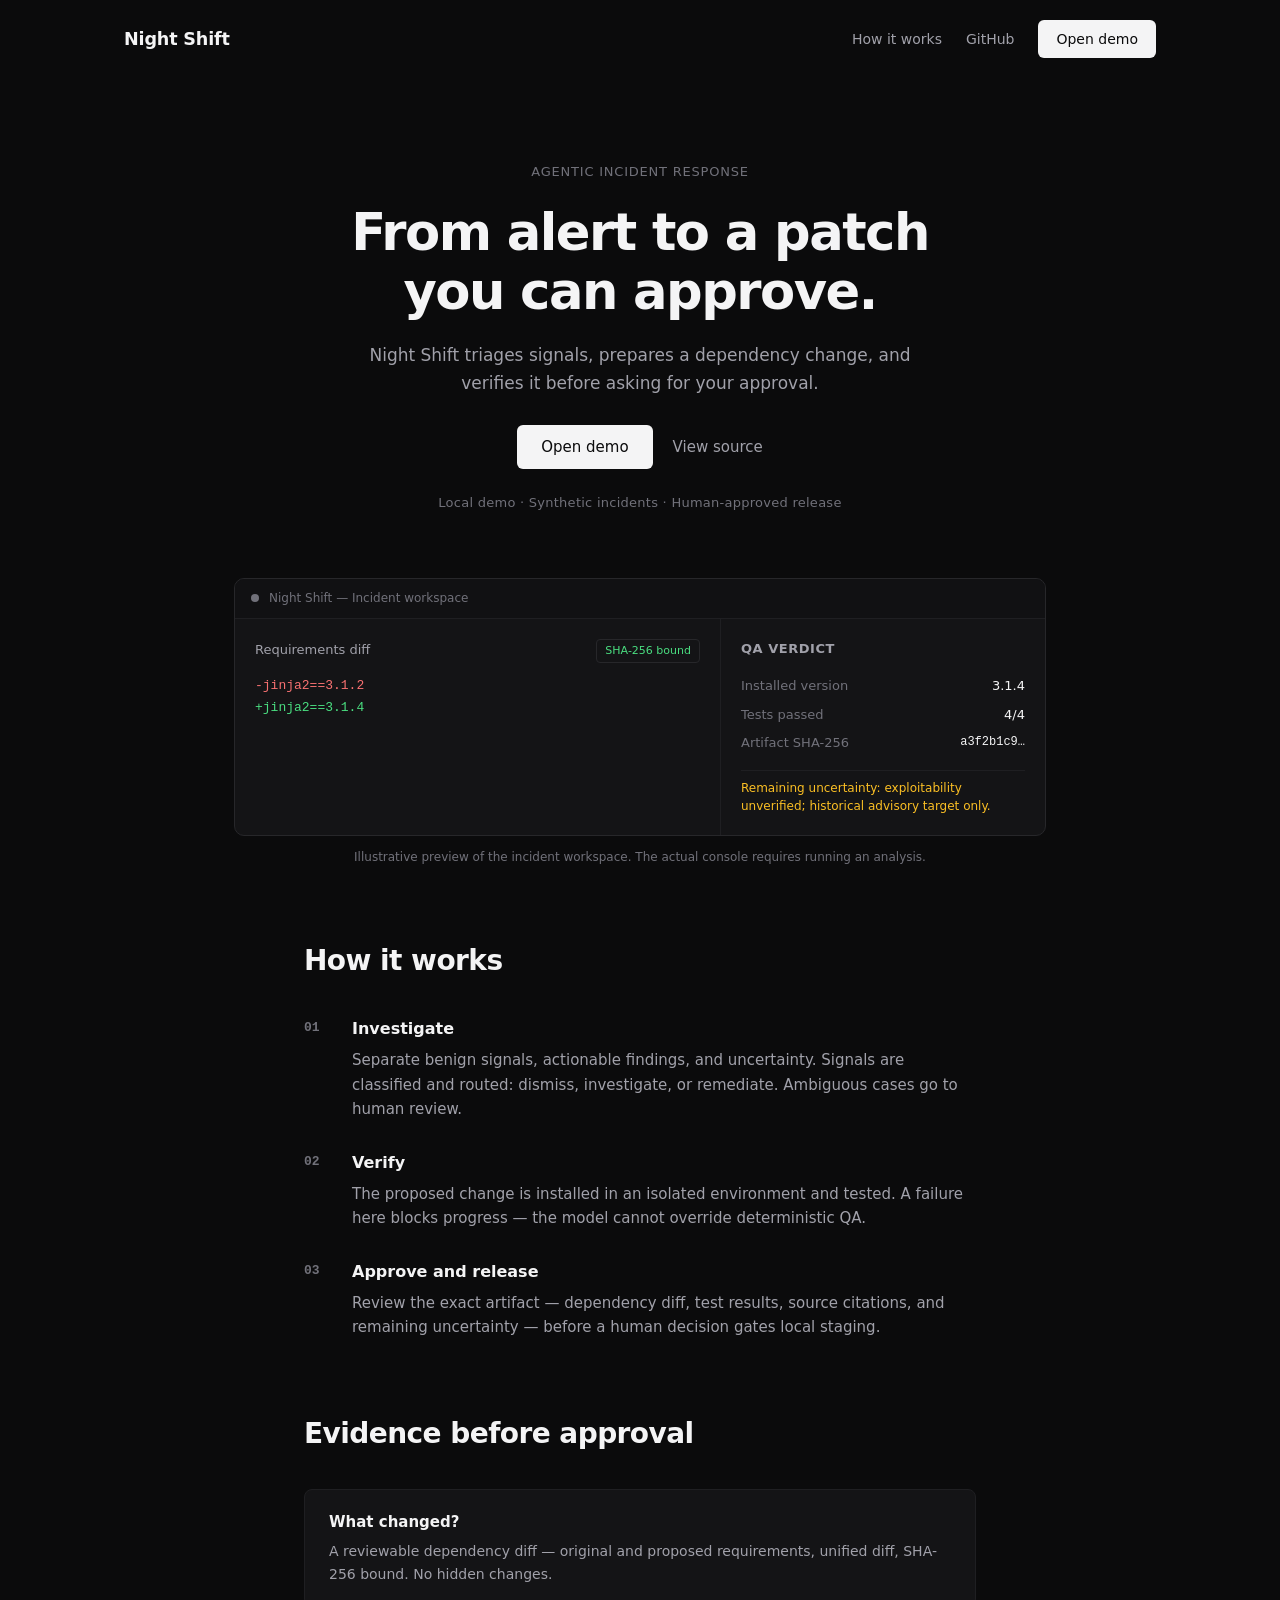
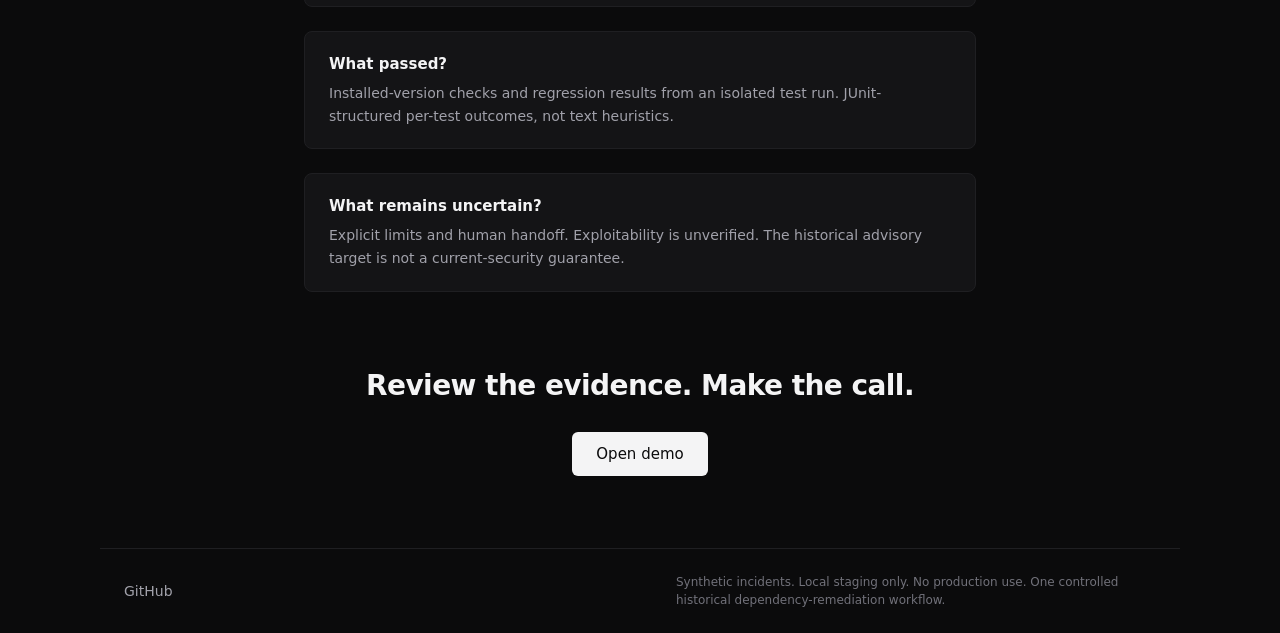
==== templates/landing.html @ 8e862872 "Add product landing page at /, move console to /app (Mel-authored)" ====
<!DOCTYPE html>
<html lang="en">
<head>
<meta charset="utf-8">
<meta name="viewport" content="width=device-width,initial-scale=1">
<title>Night Shift — Agentic incident response</title>
<link rel="stylesheet" href="/static/landing.css">
</head>
<body>

<nav class="nav">
  <a class="brand" href="/">Night Shift</a>
  <div class="nav-links">
    <a href="#how-it-works">How it works</a>
    <a href="https://github.com/sreenidhbonagiri/night-shift" target="_blank" rel="noopener">GitHub</a>
    <a class="btn-primary" href="/app">Open demo</a>
  </div>
</nav>

<main>

<section class="hero">
  <span class="eyebrow">Agentic incident response</span>
  <h1>From alert to a patch<br>you can approve.</h1>
  <p class="hero-copy">Night Shift triages signals, prepares a dependency change, and verifies it before asking for your approval.</p>
  <div class="hero-actions">
    <a class="btn-primary" href="/app">Open demo</a>
    <a class="link-secondary" href="https://github.com/sreenidhbonagiri/night-shift" target="_blank" rel="noopener">View source</a>
  </div>
  <p class="hero-context">Local demo · Synthetic incidents · Human-approved release</p>
</section>

<section class="showcase" id="showcase">
  <div class="app-frame">
    <div class="app-frame-bar">
      <span class="dot"></span>
      <span class="app-frame-title">Night Shift — Incident workspace</span>
    </div>
    <div class="app-frame-body">
      <div class="preview-diff">
        <div class="preview-diff-header">
          <span>Requirements diff</span>
          <span class="preview-badge">SHA-256 bound</span>
        </div>
        <pre class="preview-diff-content"><span class="minus">-jinja2==3.1.2</span>
<span class="plus">+jinja2==3.1.4</span></pre>
      </div>
      <div class="preview-qa">
        <div class="preview-qa-header">QA verdict</div>
        <div class="preview-qa-rows">
          <div class="preview-row"><span class="label">Installed version</span><span class="value">3.1.4</span></div>
          <div class="preview-row"><span class="label">Tests passed</span><span class="value">4/4</span></div>
          <div class="preview-row"><span class="label">Artifact SHA-256</span><span class="value mono">a3f2b1c9…</span></div>
        </div>
        <div class="preview-uncertainty">Remaining uncertainty: exploitability unverified; historical advisory target only.</div>
      </div>
    </div>
  </div>
  <p class="showcase-caption">Illustrative preview of the incident workspace. The actual console requires running an analysis.</p>
</section>

<section class="how-it-works" id="how-it-works">
  <h2>How it works</h2>
  <div class="steps">
    <div class="step">
      <div class="step-num">01</div>
      <div class="step-body">
        <h3>Investigate</h3>
        <p>Separate benign signals, actionable findings, and uncertainty. Signals are classified and routed: dismiss, investigate, or remediate. Ambiguous cases go to human review.</p>
      </div>
    </div>
    <div class="step">
      <div class="step-num">02</div>
      <div class="step-body">
        <h3>Verify</h3>
        <p>The proposed change is installed in an isolated environment and tested. A failure here blocks progress — the model cannot override deterministic QA.</p>
      </div>
    </div>
    <div class="step">
      <div class="step-num">03</div>
      <div class="step-body">
        <h3>Approve and release</h3>
        <p>Review the exact artifact — dependency diff, test results, source citations, and remaining uncertainty — before a human decision gates local staging.</p>
      </div>
    </div>
  </div>
</section>

<section class="evidence">
  <h2>Evidence before approval</h2>
  <div class="questions">
    <div class="question">
      <h3>What changed?</h3>
      <p>A reviewable dependency diff — original and proposed requirements, unified diff, SHA-256 bound. No hidden changes.</p>
    </div>
    <div class="question">
      <h3>What passed?</h3>
      <p>Installed-version checks and regression results from an isolated test run. JUnit-structured per-test outcomes, not text heuristics.</p>
    </div>
    <div class="question">
      <h3>What remains uncertain?</h3>
      <p>Explicit limits and human handoff. Exploitability is unverified. The historical advisory target is not a current-security guarantee.</p>
    </div>
  </div>
</section>

<section class="cta">
  <h2>Review the evidence. Make the call.</h2>
  <a class="btn-primary" href="/app">Open demo</a>
</section>

</main>

<footer class="footer">
  <a href="https://github.com/sreenidhbonagiri/night-shift" target="_blank" rel="noopener">GitHub</a>
  <span class="footer-note">Synthetic incidents. Local staging only. No production use. One controlled historical dependency-remediation workflow.</span>
</footer>

</body>
</html>
---- static/landing.css ----
/* Night Shift landing page — isolated from console styles */
/* Matte black, editorial typography, generous spacing */

:root {
  color-scheme: dark;
  --bg: #0B0B0C;
  --surface: #141416;
  --border: #27272A;
  --border-subtle: #1F1F22;
  --text: #F4F4F5;
  --text-secondary: #A1A1AA;
  --text-muted: #71717A;
  --green: #4ADE80;
  --amber: #FBBF24;
  --red: #F87171;
  --focus: #F4F4F5;
}

*, *::before, *::after { box-sizing: border-box; margin: 0; padding: 0; }

body {
  background: var(--bg);
  color: var(--text);
  font: 16px/1.6 ui-sans-serif, system-ui, -apple-system, BlinkMacSystemFont, "Segoe UI", sans-serif;
  min-height: 100vh;
  -webkit-font-smoothing: antialiased;
}

/* ---- Navigation ---- */
.nav {
  display: flex;
  align-items: center;
  justify-content: space-between;
  padding: 20px 24px;
  max-width: 1080px;
  margin: 0 auto;
}
.brand {
  font-size: 1.1rem;
  font-weight: 600;
  letter-spacing: -0.01em;
  color: var(--text);
  text-decoration: none;
}
.nav-links {
  display: flex;
  align-items: center;
  gap: 24px;
}
.nav-links a {
  color: var(--text-secondary);
  text-decoration: none;
  font-size: 14px;
  transition: color 0.15s;
}
.nav-links a:hover { color: var(--text); }
.nav-links a:focus-visible {
  outline: 2px solid var(--focus);
  outline-offset: 2px;
  border-radius: 4px;
}
.nav-links .btn-primary {
  color: #0B0B0C;
  background: var(--text);
  padding: 8px 18px;
  border-radius: 6px;
  font-weight: 500;
  font-size: 14px;
}
.nav-links .btn-primary:hover { background: #E4E4E7; }

/* ---- Shared ---- */
.btn-primary {
  display: inline-block;
  background: var(--text);
  color: #0B0B0C;
  padding: 10px 24px;
  border-radius: 6px;
  font-weight: 500;
  font-size: 15px;
  text-decoration: none;
  border: none;
  cursor: pointer;
  transition: background 0.15s;
}
.btn-primary:hover { background: #E4E4E7; }
.btn-primary:focus-visible {
  outline: 2px solid var(--focus);
  outline-offset: 3px;
}
.link-secondary {
  color: var(--text-secondary);
  text-decoration: none;
  font-size: 15px;
  transition: color 0.15s;
}
.link-secondary:hover { color: var(--text); }
.link-secondary:focus-visible {
  outline: 2px solid var(--focus);
  outline-offset: 2px;
  border-radius: 4px;
}

/* ---- Hero ---- */
.hero {
  max-width: 720px;
  margin: 0 auto;
  padding: 80px 24px 64px;
  text-align: center;
}
.eyebrow {
  display: inline-block;
  font-size: 13px;
  font-weight: 500;
  letter-spacing: 0.06em;
  text-transform: uppercase;
  color: var(--text-muted);
  margin-bottom: 20px;
}
.hero h1 {
  font-size: clamp(2rem, 5vw, 3.2rem);
  font-weight: 600;
  letter-spacing: -0.03em;
  line-height: 1.15;
  margin-bottom: 20px;
}
.hero-copy {
  font-size: 17px;
  color: var(--text-secondary);
  line-height: 1.65;
  margin-bottom: 28px;
  max-width: 560px;
  margin-left: auto;
  margin-right: auto;
}
.hero-actions {
  display: flex;
  align-items: center;
  justify-content: center;
  gap: 20px;
  margin-bottom: 24px;
}
.hero-context {
  font-size: 13px;
  color: var(--text-muted);
  letter-spacing: 0.02em;
}

/* ---- Showcase ---- */
.showcase {
  max-width: 860px;
  margin: 0 auto;
  padding: 0 24px 72px;
}
.app-frame {
  border: 1px solid var(--border);
  border-radius: 10px;
  overflow: hidden;
  background: var(--surface);
}
.app-frame-bar {
  display: flex;
  align-items: center;
  gap: 10px;
  padding: 10px 16px;
  border-bottom: 1px solid var(--border-subtle);
  background: #111113;
}
.app-frame-bar .dot {
  width: 8px; height: 8px;
  border-radius: 50%;
  background: var(--text-muted);
}
.app-frame-title {
  font-size: 12px;
  color: var(--text-muted);
}
.app-frame-body {
  display: grid;
  grid-template-columns: 3fr 2fr;
  gap: 0;
}
@media (max-width: 640px) {
  .app-frame-body { grid-template-columns: 1fr; }
}
.preview-diff {
  padding: 20px;
  border-right: 1px solid var(--border-subtle);
}
@media (max-width: 640px) {
  .preview-diff { border-right: none; border-bottom: 1px solid var(--border-subtle); }
}
.preview-diff-header {
  display: flex;
  justify-content: space-between;
  align-items: center;
  margin-bottom: 12px;
  font-size: 13px;
  color: var(--text-secondary);
}
.preview-badge {
  font-size: 11px;
  color: var(--green);
  border: 1px solid var(--border);
  border-radius: 4px;
  padding: 2px 8px;
}
.preview-diff-content {
  font-family: "SF Mono", "Fira Code", ui-monospace, monospace;
  font-size: 13px;
  line-height: 1.7;
  color: var(--text-secondary);
  white-space: pre-wrap;
}
.preview-diff-content .minus { color: var(--red); }
.preview-diff-content .plus { color: var(--green); }

.preview-qa { padding: 20px; }
.preview-qa-header {
  font-size: 13px;
  font-weight: 600;
  color: var(--text-secondary);
  text-transform: uppercase;
  letter-spacing: 0.04em;
  margin-bottom: 12px;
}
.preview-qa-rows { margin-bottom: 12px; }
.preview-row {
  display: flex;
  justify-content: space-between;
  font-size: 13px;
  padding: 4px 0;
}
.preview-row .label { color: var(--text-muted); }
.preview-row .value { color: var(--text); font-weight: 500; }
.preview-row .mono { font-family: "SF Mono", "Fira Code", ui-monospace, monospace; font-size: 12px; }
.preview-uncertainty {
  font-size: 12px;
  color: var(--amber);
  line-height: 1.5;
  padding-top: 8px;
  border-top: 1px solid var(--border-subtle);
}
.showcase-caption {
  text-align: center;
  font-size: 12px;
  color: var(--text-muted);
  margin-top: 12px;
}

/* ---- How it works ---- */
.how-it-works {
  max-width: 720px;
  margin: 0 auto;
  padding: 0 24px 72px;
}
.how-it-works h2 {
  font-size: 28px;
  font-weight: 600;
  letter-spacing: -0.02em;
  margin-bottom: 32px;
}
.steps {
  display: flex;
  flex-direction: column;
  gap: 28px;
}
.step {
  display: flex;
  gap: 20px;
  align-items: flex-start;
}
.step-num {
  font-size: 13px;
  font-weight: 600;
  color: var(--text-muted);
  font-family: "SF Mono", "Fira Code", ui-monospace, monospace;
  flex-shrink: 0;
  padding-top: 2px;
  min-width: 28px;
}
.step-body h3 {
  font-size: 16px;
  font-weight: 600;
  margin-bottom: 6px;
}
.step-body p {
  font-size: 15px;
  color: var(--text-secondary);
  line-height: 1.65;
}

/* ---- Evidence ---- */
.evidence {
  max-width: 720px;
  margin: 0 auto;
  padding: 0 24px 72px;
}
.evidence h2 {
  font-size: 28px;
  font-weight: 600;
  letter-spacing: -0.02em;
  margin-bottom: 32px;
}
.questions {
  display: flex;
  flex-direction: column;
  gap: 24px;
}
.question {
  padding: 20px 24px;
  border: 1px solid var(--border-subtle);
  border-radius: 8px;
  background: var(--surface);
}
.question h3 {
  font-size: 15px;
  font-weight: 600;
  margin-bottom: 6px;
}
.question p {
  font-size: 14px;
  color: var(--text-secondary);
  line-height: 1.65;
}

/* ---- CTA ---- */
.cta {
  max-width: 720px;
  margin: 0 auto;
  padding: 0 24px 72px;
  text-align: center;
}
.cta h2 {
  font-size: 28px;
  font-weight: 600;
  letter-spacing: -0.02em;
  margin-bottom: 24px;
}

/* ---- Footer ---- */
.footer {
  max-width: 1080px;
  margin: 0 auto;
  padding: 24px;
  border-top: 1px solid var(--border-subtle);
  display: flex;
  align-items: center;
  justify-content: space-between;
  flex-wrap: wrap;
  gap: 12px;
}
.footer a {
  color: var(--text-secondary);
  text-decoration: none;
  font-size: 14px;
}
.footer a:hover { color: var(--text); }
.footer a:focus-visible {
  outline: 2px solid var(--focus);
  outline-offset: 2px;
  border-radius: 4px;
}
.footer-note {
  font-size: 12px;
  color: var(--text-muted);
  line-height: 1.5;
  max-width: 480px;
}

/* ---- Reduced motion ---- */
@media (prefers-reduced-motion: reduce) {
  *, *::before, *::after {
    transition: none !important;
    animation: none !important;
  }
}
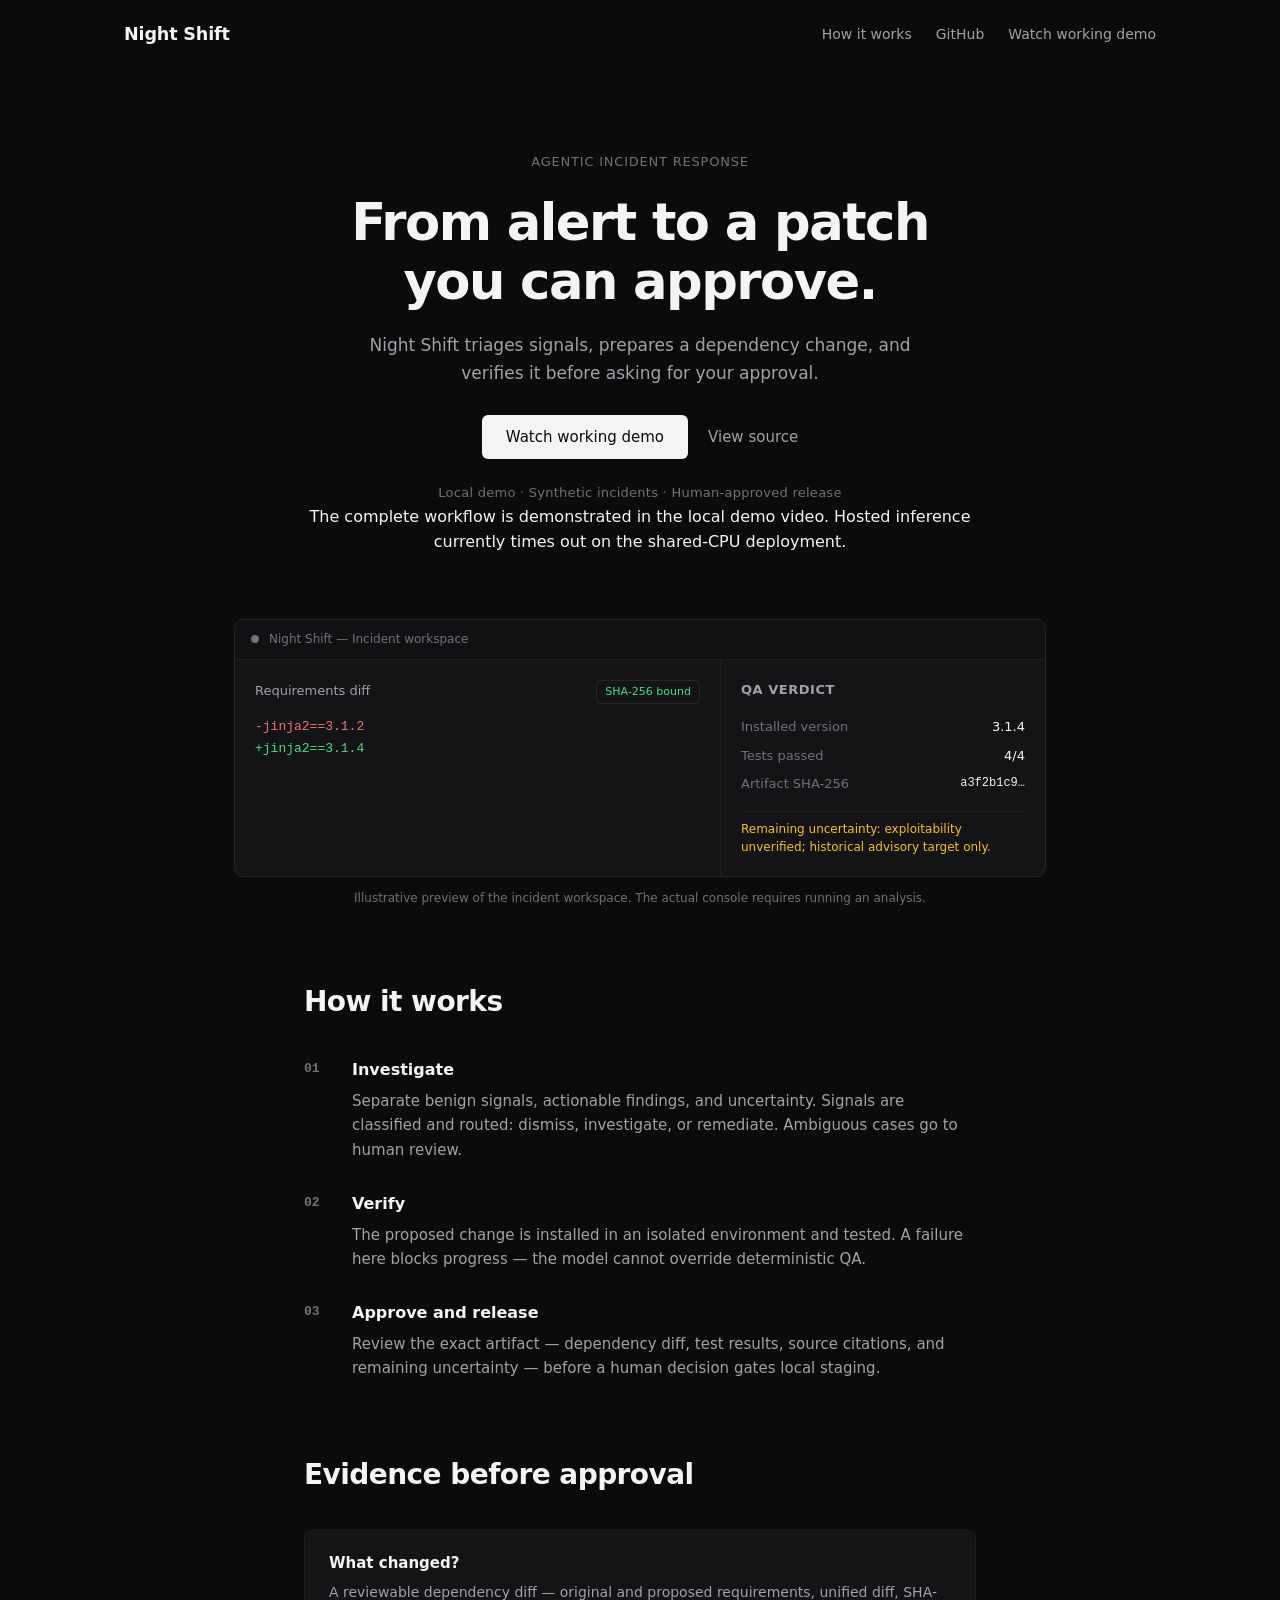
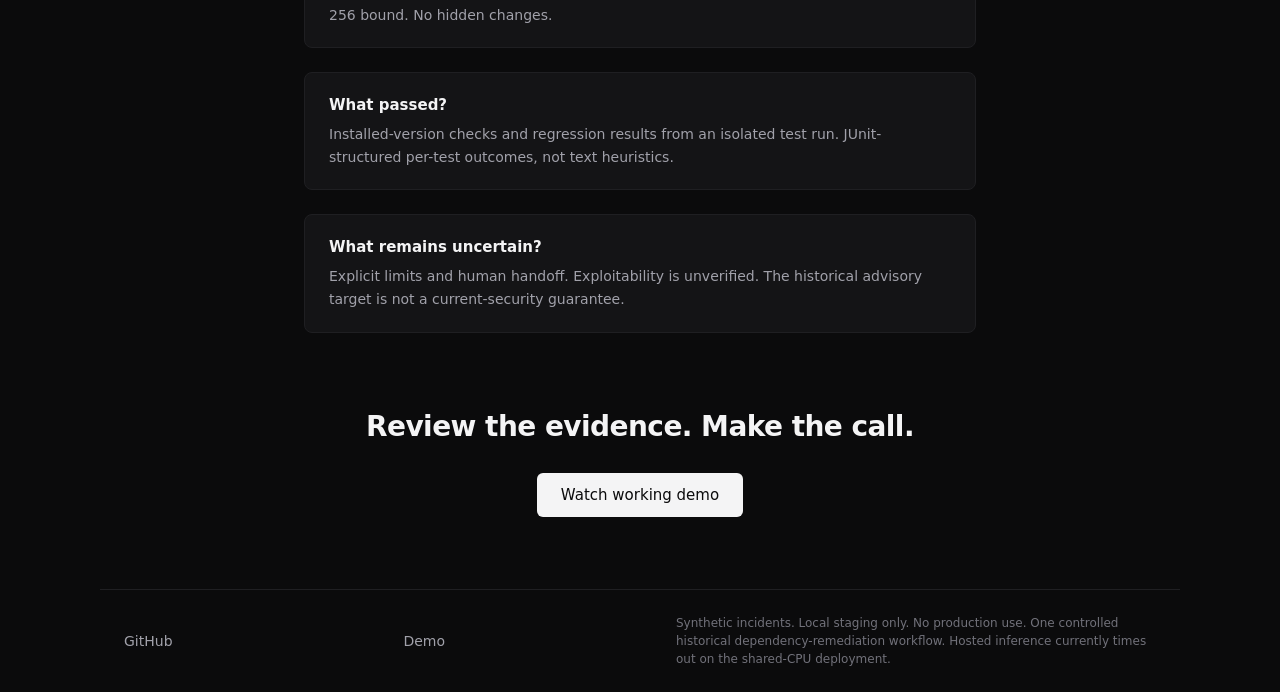
==== commit 4a6ee3c9: "Public submission site: landing CTA → Watch demo, console limitation banner, disable execution contr" ====
--- a/templates/landing.html
+++ b/templates/landing.html
@@ -13,7 +13,7 @@
   <div class="nav-links">
     <a href="#how-it-works">How it works</a>
     <a href="https://github.com/sreenidhbonagiri/night-shift" target="_blank" rel="noopener">GitHub</a>
-    <a class="btn-primary" href="/app">Open demo</a>
+    <a class="btn-secondary" href="https://www.youtube.com/watch?v=SDFhZ5WK_c4" target="_blank" rel="noopener">Watch working demo</a>
   </div>
 </nav>
 
@@ -24,10 +24,11 @@
   <h1>From alert to a patch<br>you can approve.</h1>
   <p class="hero-copy">Night Shift triages signals, prepares a dependency change, and verifies it before asking for your approval.</p>
   <div class="hero-actions">
-    <a class="btn-primary" href="/app">Open demo</a>
+    <a class="btn-primary" href="https://www.youtube.com/watch?v=SDFhZ5WK_c4" target="_blank" rel="noopener">Watch working demo</a>
     <a class="link-secondary" href="https://github.com/sreenidhbonagiri/night-shift" target="_blank" rel="noopener">View source</a>
   </div>
   <p class="hero-context">Local demo · Synthetic incidents · Human-approved release</p>
+  <p class="hero-limitation">The complete workflow is demonstrated in the local demo video. Hosted inference currently times out on the shared-CPU deployment.</p>
 </section>
 
 <section class="showcase" id="showcase">
@@ -106,14 +107,15 @@
 
 <section class="cta">
   <h2>Review the evidence. Make the call.</h2>
-  <a class="btn-primary" href="/app">Open demo</a>
+  <a class="btn-primary" href="https://www.youtube.com/watch?v=SDFhZ5WK_c4" target="_blank" rel="noopener">Watch working demo</a>
 </section>
 
 </main>
 
 <footer class="footer">
   <a href="https://github.com/sreenidhbonagiri/night-shift" target="_blank" rel="noopener">GitHub</a>
-  <span class="footer-note">Synthetic incidents. Local staging only. No production use. One controlled historical dependency-remediation workflow.</span>
+  <a href="https://www.youtube.com/watch?v=SDFhZ5WK_c4" target="_blank" rel="noopener">Demo</a>
+  <span class="footer-note">Synthetic incidents. Local staging only. No production use. One controlled historical dependency-remediation workflow. Hosted inference currently times out on the shared-CPU deployment.</span>
 </footer>
 
 </body>
--- a/static/landing.css
+++ b/static/landing.css
@@ -18,6 +18,8 @@
 
 *, *::before, *::after { box-sizing: border-box; margin: 0; padding: 0; }
 
+html { scroll-behavior: smooth; }
+
 body {
   background: var(--bg);
   color: var(--text);
@@ -370,6 +372,7 @@
 
 /* ---- Reduced motion ---- */
 @media (prefers-reduced-motion: reduce) {
+  html { scroll-behavior: auto; }
   *, *::before, *::after {
     transition: none !important;
     animation: none !important;
